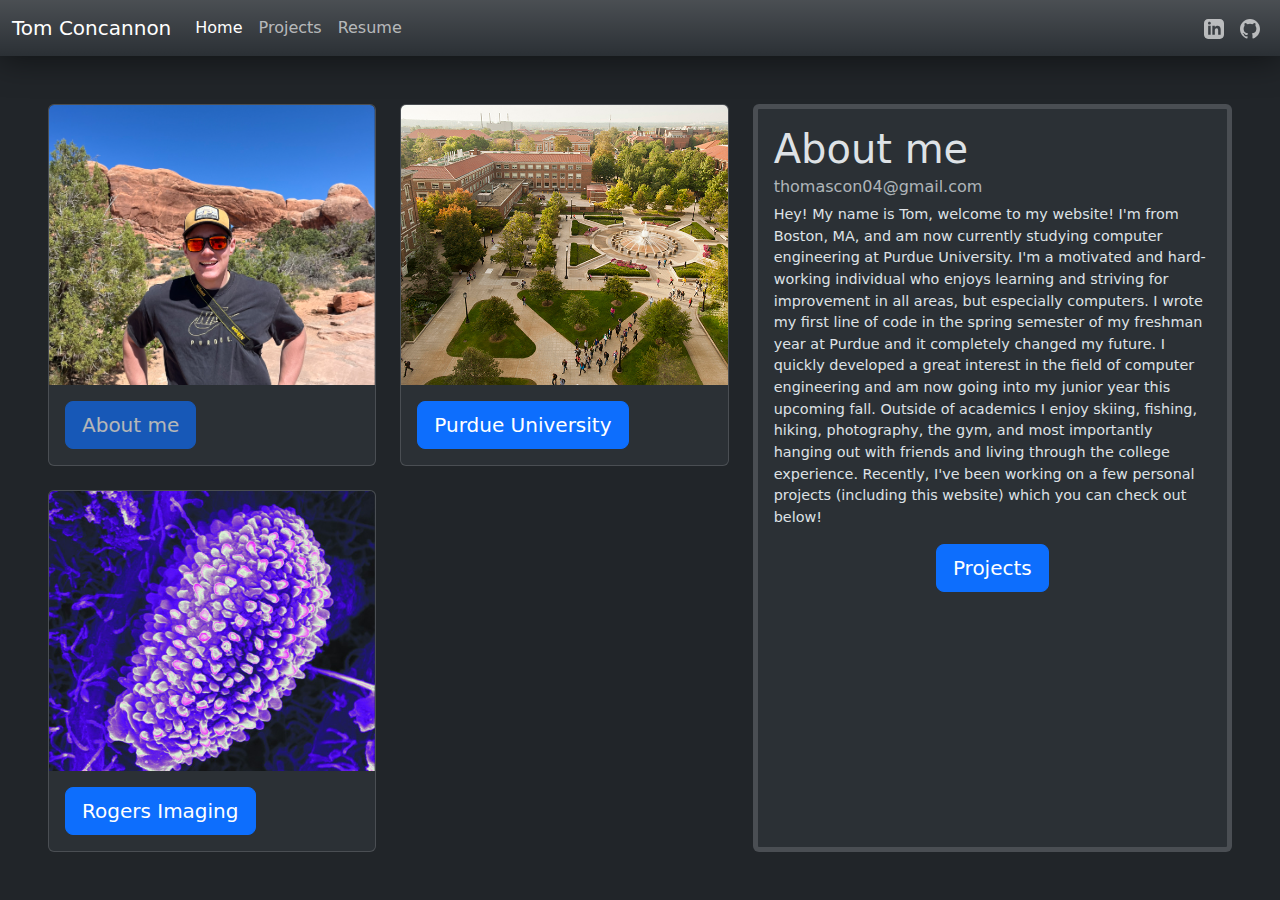
==== index.html @ a91be283 "project btn fixes" ====
<!doctype html>
<html lang="en" data-bs-theme="dark">
    <head>
        <meta charset="utf-8">
        <meta name="viewport" content="width=device-width, initial-scale=1">
        <title>Tom's Portfolio</title>
        <link href="https://cdn.jsdelivr.net/npm/bootstrap@5.3.3/dist/css/bootstrap.min.css" rel="stylesheet" integrity="sha384-QWTKZyjpPEjISv5WaRU9OFeRpok6YctnYmDr5pNlyT2bRjXh0JMhjY6hW+ALEwIH" crossorigin="anonymous">
        <link href="styles/portfolio.css" rel="stylesheet">
    </head>
    <body>
        <nav class="navbar sticky-top navbar-expand-sm bg-body-tertiary bg-gradient">
            <div class="container-fluid">
                <a class="navbar-brand mb-0 h1" href="https://tconcan.github.io/">Tom Concannon</a>
                <button class="navbar-toggler" type="button" data-bs-toggle="collapse" data-bs-target="#navbarSupportedContent" aria-controls="navbarSupportedContent" aria-expanded="false" aria-label="Toggle navigation">
                    <span class="navbar-toggler-icon"></span>
                </button>
                <div class="collapse navbar-collapse" id="navbarSupportedContent">
                    <ul class="navbar-nav me-auto mb-2 mb-sm-0">
                        <li class="nav-item">
                            <a class="nav-link active" aria-current="page" href="https://tconcan.github.io/">Home</a>
                        </li>
                        <li class="nav-item">
                            <a class="nav-link" href="projects.html">Projects</a>
                        </li>
                        <li class="nav-item dropdown">
                            <a class="nav-link" href="docs/thomasconcannon_resume.pdf" target="_blank">Resume</a>
                        </li>
                    </ul>
                    <div class="d-flex">
                        <ul class="navbar-nav me-auto mb-2 mb-sm-0">
                            <li class="nav-item">
                                <a class="nav-link py-2 px-0 px-sm-2" href="https://www.linkedin.com/in/thomascon/" target="_blank">
                                    <svg xmlns="http://www.w3.org/2000/svg" width="20" height="20" viewBox="0 0 24 24">
                                    <title>LinkedIn</title>
                                    <path fill="currentColor" fill-rule="evenodd" d="M19 0h-14c-2.761 0-5 2.239-5 5v14c0 2.761 2.239 5 5 5h14c2.762 0 5-2.239 5-5v-14c0-2.761-2.238-5-5-5zm-11 19h-3v-11h3v11zm-1.5-12.268c-.966 0-1.75-.79-1.75-1.764s.784-1.764 1.75-1.764 1.75.79 1.75 1.764-.783 1.764-1.75 1.764zm13.5 12.268h-3v-5.604c0-3.368-4-3.113-4 0v5.604h-3v-11h3v1.765c1.396-2.586 7-2.777 7 2.476v6.759z"/>
                                    </svg>
                                </a>
                            </li>
                            <li class="nav-item">
                                <a class="nav-link py-2 px-0 px-sm-2" href="https://github.com/tconcan" target="_blank">
                                    <svg xmlns="http://www.w3.org/2000/svg" width="20" height="20" class="navbar-nav-svg" viewBox="0 0 512 512" role="img">
                                        <title>GitHub</title>
                                        <path fill="currentColor" fill-rule="evenodd" d="M256 0C114.64 0 0 114.61 0 256c0 113.09 73.34 209 175.08 242.9 12.8 2.35 17.47-5.56 17.47-12.34 0-6.08-.22-22.18-.35-43.54-71.2 15.49-86.2-34.34-86.2-34.34-11.64-29.57-28.42-37.45-28.42-37.45-23.27-15.84 1.73-15.55 1.73-15.55 25.69 1.81 39.21 26.38 39.21 26.38 22.84 39.12 59.92 27.82 74.5 21.27 2.33-16.54 8.94-27.82 16.25-34.22-56.84-6.43-116.6-28.43-116.6-126.49 0-27.95 10-50.8 26.35-68.69-2.63-6.48-11.42-32.5 2.51-67.75 0 0 21.49-6.88 70.4 26.24a242.65 242.65 0 0 1 128.18 0c48.87-33.13 70.33-26.24 70.33-26.24 14 35.25 5.18 61.27 2.55 67.75 16.41 17.9 26.31 40.75 26.31 68.69 0 98.35-59.85 120-116.88 126.32 9.19 7.9 17.38 23.53 17.38 47.41 0 34.22-.31 61.83-.31 70.23 0 6.85 4.61 14.81 17.6 12.31C438.72 464.97 512 369.08 512 256.02 512 114.62 397.37 0 256 0z"></path>
                                    </svg>
                                </a>
                            </li>
                        </ul>
                    </div>
                </div>
            </div>
        </nav>
        <div class="fullscreen-container">
            <div class="container-fluid py-4 px-4 p-sm-5 h-100">
                <div class="row row-cols-1 h-100 g-4">
                    <div class="col-md-5 col-lg-6 col-xl-7 h-100">
                        <div class="row row-cols-1 row-cols-xl-2 align-items-xl-stretch h-100">
                            <div class="col mt0">
                                <div class="card h-100 bg-body-tertiary image-container-cover fade" id="about_card">
                                    <img src="images/about_me2.jpg" class="card-img-top" alt="About me">
                                    <div class="card-body card-button">
                                        <button type="button" class="btn btn-primary btn-lg" id="about_btn" onclick="changeMode('about')">About me</button>
                                    </div>
                                </div>
                            </div>
                            <div class="col mt-4 mt-xl-0">
                                <div class="card h-100 bg-body-tertiary image-container-cover fade" id="purdue_card">
                                    <img src="images/purdue.jpg" class="card-img-top" alt="My school">
                                    <div class="card-body card-button">
                                        <button type="button" class="btn btn-primary btn-lg" id="purdue_btn" onclick="changeMode('purdue')">Purdue University</button>
                                    </div>
                                </div>
                            </div>
                            <div class="col mt-4">
                                <div class="card h-100 bg-body-tertiary image-container-cover fade" id="intern_card">
                                    <img src="images/ric.jpg" class="card-img-top" alt="My internship">
                                    <div class="card-body card-button">
                                        <button type="button" class="btn btn-primary btn-lg" id="intern_btn" onclick="changeMode('intern')">Rogers Imaging</button>
                                    </div>
                                </div>
                            </div>
                            <div class="col mt-4">
                                <div class="card h-100 bg-body-tertiary image-container-cover fade" id="project_card">
                                    <img src="images/network.png" class="card-img-top" alt="My project">
                                    <div class="card-body card-button">
                                        <button type="button" class="btn btn-primary btn-lg" id="project_btn" onclick="changeMode('project')">My recent project</button>
                                    </div>
                                </div>
                            </div>
                        </div>
                    </div>
                    <div class="col-md-7 col-lg-6 col-xl-5">
                        <div class="card border-5 h-100 bg-body-tertiary fade" id="about" style="display: block;">
                            <div class="card-body">
                                <h1 class="card-title">About me</h1>
                                <h6 class="card-subtitle mb-2 text-body-secondary">thomascon04@gmail.com</h6>
                                <p class="card-text info-card">
                                    Hey! My name is Tom, welcome to my website! I'm from Boston, MA, and am now currently studying computer engineering at Purdue University. I'm a motivated and hard-working individual who enjoys learning and striving for improvement in all areas, but especially computers. I wrote my first line of code in the spring semester of my freshman year at Purdue and it completely changed my future. I quickly developed a great interest in the field of computer engineering and am now going into my junior year this upcoming fall. Outside of academics I enjoy skiing, fishing, hiking, photography, the gym, and most importantly hanging out with friends and living through the college experience. Recently, I've been working on a few personal projects (including this website) which you can check out below!
                                </p>
                                <div style="display: flex; justify-content: center;">
                                    <a type="button" class="btn btn-primary btn-lg" href="projects.html">Projects</a>
                                </div>
                            </div>
                        </div>
                        <div class="card border-5 h-100 bg-body-tertiary fade" id="purdue" style="display: none;">
                            <div class="card-header">
                                <ul class="nav nav-pills" id="pills-tab" role="tablist">
                                    <li class="nav-item" role="presentation">
                                        <button class="nav-link active" id="pills-purdue-tab" data-bs-toggle="pill" data-bs-target="#pills-purdue" type="button" role="tab" aria-controls="pills-purdue" aria-selected="true">Purdue</button>
                                    </li>
                                    <li class="nav-item" role="presentation">
                                        <button class="nav-link" id="pills-vip-tab" data-bs-toggle="pill" data-bs-target="#pills-vip" type="button" role="tab" aria-controls="pills-vip" aria-selected="false">AD RayOptics</button>
                                    </li>
                                    <li class="nav-item" role="presentation">
                                        <button class="nav-link" id="pills-ta-tab" data-bs-toggle="pill" data-bs-target="#pills-ta" type="button" role="tab" aria-controls="pills-ta" aria-selected="false">Teaching Assistant</button>
                                    </li>
                                    <li class="nav-item" role="presentation">
                                        <button class="nav-link" id="pills-si-tab" data-bs-toggle="pill" data-bs-target="#pills-si" type="button" role="tab" aria-controls="pills-si" aria-selected="false">SI Leader</button>
                                    </li>
                                </ul>
                            </div>
                            <div class="card-body">
                                <h1 class="card-title">Purdue University</h1>
                                <div class="tab-content" id="pills-tabContent">
                                    <div class="tab-pane fade show active" id="pills-purdue" role="tabpanel" aria-labelledby="pills-purdue-tab" tabindex="0">
                                        <h6 class="card-subtitle mb-3 text-body-secondary">West Lafayette, IN</h6>
                                        <p class="card-text info-card">
                                            I'm very lucky to have been able to call Purdue University my home for the past few years. At Purdue, I am currently striving for a degree in Computer Engineering, as well as a minor in Physics. As of right now, I am a junior and plan to graduate in May 2026. I've explored many extracurricular opportunities as well, such as research, teaching assistants, and a supplemental instruction leader. I am also a proud member of Sigma Nu's Beta Zeta chapter at Purdue.
                                        </p>
                                    </div>
                                    <div class="tab-pane fade" id="pills-vip" role="tabpanel" aria-labelledby="pills-vip-tab" tabindex="0">
                                        <h6 class="card-subtitle mb-3 text-body-secondary">AD RayOptics</h6>
                                        <p class="card-text info-card">
                                            AD RayOptics is a software that can simulate how light rays are bent when traveling through and across different media. It builds on top of a preexisting Python library, RayOptics, adding functionality to compute gradients of light rays via automatic differentiation. I have been with the team since fall 2023, and since then we've added interactive 3D plots capable of modeling any given sequential lens model, as well as a slider functionality showing the auto differentiation process. Our team has made many examples showcasing these functionalities, they can be found in our GitHub repository linked below. Our next steps involve hosting the software somewhere where it can be used for educational and research purposes.
                                        </p>
                                        <div style="display: flex; justify-content: center;">
                                            <div class="card text-bg-dark mb-3 w-75">
                                                <img src="images/ad_rayoptics.png" class="card-img" alt="AD RayOptics">
                                            </div>
                                        </div>
                                        <div style="display: flex; justify-content: center;">
                                            <a type="button" class="btn btn-primary btn-lg me-3" href="https://github.com/guo-research-group/AD-Ray-Optics" target="_blank">GitHub</a>
                                            <a type="button" class="btn btn-primary btn-lg" href="https://engineering.purdue.edu/VIP/teams/ad-rayoptics" target="_blank">Website</a>
                                        </div>
                                    </div>
                                    <div class="tab-pane fade" id="pills-ta" role="tabpanel" aria-labelledby="pills-ta-tab" tabindex="0">
                                        <h6 class="card-subtitle mb-3 text-body-secondary">Physics TA</h6>
                                        <p class="card-text info-card">
                                            Starting in January, 2023, I picked up a position as a PHYS 17200 TA at Purdue. Through this job I have learned how to best demonstrate leadership by taking initiative in the classroom activities. The classroom environment was built heavily around group work, so learning how to foster student-student engagement was crucial. I kept this position for three semesters and loved every second of it, however I am moving onto bigger and better opportunities. 
                                        </p>
                                        <h6 class="card-subtitle mb-3 mt-5 text-body-secondary">Digital System Design Lab TA</h6>
                                        <p class="card-text info-card">
                                            I worked as an ECE 27000 Lab TA for the duration of the spring 2024 semester. This role taught me how to guide struggling students in the right direction, without giving away too much information, by reenforcing fundamental principles needed to complete the lab activity. Learning to balance assistance versus being a "key" or "cheat sheet" for students was difficult to manage but ultimately served as a great experience for myself.
                                        </p>
                                    </div>
                                    <div class="tab-pane fade" id="pills-si" role="tabpanel" aria-labelledby="pills-si-tab" tabindex="0">
                                        <h6 class="card-subtitle mb-3 text-body-secondary">Electrical Engineering Fundamentals II SI Leader</h6>
                                        <p class="card-text info-card">
                                            This upcoming semester I will be starting my position as an ECE 20002 Supplemental Instruction Leader. As an SI Leader, I will develop slideshows and session activities that serve to aid students struggling from lack of comprehension from the main class lectures. Being an SI Leader will be a great opportunity for me to improve upon my leadership and ability to adapt to different situations.
                                        </p>
                                        <div style="display: flex; justify-content: center;">
                                            <a type="button" class="btn btn-primary btn-lg" href="https://www.purdue.edu/asc/si/index.html" target="_blank">SI Website</a>
                                        </div>
                                    </div>
                                </div>
                            </div>
                        </div>
                        <div class="card border-5 h-100 bg-body-tertiary fade" id="intern" style="display: none;">
                            <div class="card-body">
                                <h1 class="card-title">Rogers Imaging</h1>
                                <h6 class="card-subtitle mb-2 text-body-secondary">Natick, MA</h6>
                                <p class="card-text info-card">
                                    This past summer I picked up my first internship working for Rogers Imaging in Natick, MA. At RIC, I've been tasked with developing a program capable of optimizing treatment options respective to a given patient's genetic material. The program uses a variety of algorithms to best optimize treatments. Multiple centrality algorithms are used on a protein-protein interactome to determine the most influential proteins that can then be more effectively treated. 
                                </p>
                                <div style="display: flex; justify-content: center;">
                                    <div class="card text-bg-dark mb-3 w-75">
                                        <img src="images/interactome2.png" class="card-img" alt="Protein interactome">
                                    </div>
                                </div>
                                <p class="card-text info-card">
                                    Apart from this program, I also gained hands-on experience elsewhere in the lab. I worked alongside others preparing samples for microscopy, as well as operating a scanning electron microscope, and confocal microscope. Overall, this has been a great experience for me and I've learned so much from the time I've been here
                                </p>
                                <div style="display: flex; justify-content: center;">
                                    <a type="button" class="btn btn-primary btn-lg" href="https://rogersimagingcorp.com/" target="_blank">RIC Website</a>
                                </div>
                            </div>
                        </div>
                        <div class="card border-5 h-100 bg-body-tertiary fade" id="project" style="display: none;">
                            <div class="card-body">
                                <h1 class="card-title">My recent project</h1>
                                <h6 class="card-subtitle mb-2 text-body-secondary">Force-directed graph simulation</h6>
                                <p class="card-text info-card">
                                    Recently I've been working on a website that simulates a force-directed graph and serves as a learning tool for popular graphing algorithms. As of now there is support for Dijkstra's algorithm and K-means clustering algorithm, I am looking to add more in the future! You can check out this project for yourself using the buttons below!
                                </p>
                                <div class="w-100" style="display: flex; justify-content: center;">
                                    <div class="row row-cols-2 w-75 mb-3" style="display: flex; justify-content: center;">
                                        <div class="card text-bg-dark w-50">
                                            <img src="images/dijkstra.png" class="card-img" alt="Protein interactome">
                                        </div>
                                        <div class="card text-bg-dark w-50">
                                            <img src="images/flower.png" class="card-img" alt="Protein interactome">
                                        </div>
                                        <div class="card text-bg-dark w-50">
                                            <img src="images/star.png" class="card-img" alt="Protein interactome">
                                        </div>
                                        <div class="card text-bg-dark w-50">
                                            <img src="images/kmeans.png" class="card-img" alt="Protein interactome">
                                        </div>
                                    </div>   
                                </div>
                                <div style="display: flex; justify-content: center;">
                                    <a type="button" class="btn btn-primary btn-lg me-3" href="projects/Network/graph.html" target="_blank">This project</a>
                                    <a type="button" class="btn btn-primary btn-lg me-3" href="https://github.com/tconcan/Network" target="_blank">GitHub</a>
                                    <a type="button" class="btn btn-primary btn-lg" href="projects.html">More projects</a>
                                </div>
                            </div>
                        </div>
                    </div>
                </div>
            </div>
        </div>
        <script src="https://cdn.jsdelivr.net/npm/@popperjs/core@2.11.6/dist/umd/popper.min.js" integrity="sha384-oBqDVmMz9ATKxIep9tiCxS/Z9fNfEXiDAYTujMAeBAsjFuCZSmKbSSUnQlmh/jp3" crossorigin="anonymous"></script>
        <script src="https://cdn.jsdelivr.net/npm/bootstrap@5.2.3/dist/js/bootstrap.min.js" integrity="sha384-cuYeSxntonz0PPNlHhBs68uyIAVpIIOZZ5JqeqvYYIcEL727kskC66kF92t6Xl2V" crossorigin="anonymous"></script>
        <script src="scripts/index.js"></script>
    </body>
</html>
---- styles/portfolio.css ----
.fullscreen-container {
    box-sizing: border-box;
    height: calc(100vh - 56px);
    width: 100vw;
    display: flex;
    justify-content: center;
}

.image-container-cover {
    overflow: hidden;
    max-width: 100%;
    position: relative;
}

.image-container-cover img {
    height: calc(100% - 80px);
    width: auto;
    min-width: 100%;
    object-fit: cover;
    object-position: center;
    position: absolute;
    top: 0;
    left: 50%;
    transform: translateX(-50%);
}

.card-button {
    position: absolute;
    bottom: 0;
    left: 0;
}

.card-text {
    font-size: 1.25rem;
}

.fade {
    opacity: 0;
    transition: opacity 0.5s;
    display: none;
}

.fade.show {
    opacity: 1;
    display: block;
}

.bg-purdue {
    background-color: #cfb991 !important;
}

.bg-python {
    background-color: #4584b6 !important;
}

.bg-jupyter {
    background-color: #f37726 !important;
}

.bg-personal {
    background-color: #dc0f0f !important;
}

.bg-js {
    background-color: #f0db4f !important;
}

.bg-html {
    background-color: #e34c26 !important;
}

.bg-css{
    background-color: #264de4 !important;
}

.bg-oop {
    background-color: #56dfa1 !important;
}

.bg-dsa {
    background-color: #0c8b4a !important;
}

.bg-hackathon {
    background-color: #142895 !important;
}

.bg-sqlite {
    background-color: #003b57 !important;
}

.bg-flask {
    background-color: #000000 !important;
}

.bg-mlai {
    background-color: #8928ff !important;
}

.bg-ric {
    background-color: #00a6ff !important;
}

.bg-r {
    background-color: #276dc3 !important;
}

.navbar {
    box-shadow: 0 4px 32px rgba(0, 0, 0, 0.5);
}

.header-image {
    width: 100%;
    height: calc(50vw);
    max-height: 500px;
    min-height: 100px;
}

.image-container-project {
    overflow: hidden;
    max-width: 100%;
    position: relative;
}

.image-container-project img {
    height: 100%;
    width: auto;
    min-width: 100%;
    object-fit: cover;
    object-position: center;
    position: absolute;
    top: 0;
    left: 50%;
    transform: translateX(-50%);
}

.overlay {
    position: absolute;
    top: 0;
    left: 0;
    width: 100%;
    height: 100%;
    display: flex;
    align-items: center;
    justify-content: center;
    color: white;
    background-color: rgba(0, 0, 0, 0.5); 
    text-align: center;
}

.info-card {
    font-size: 1.6vh;
}
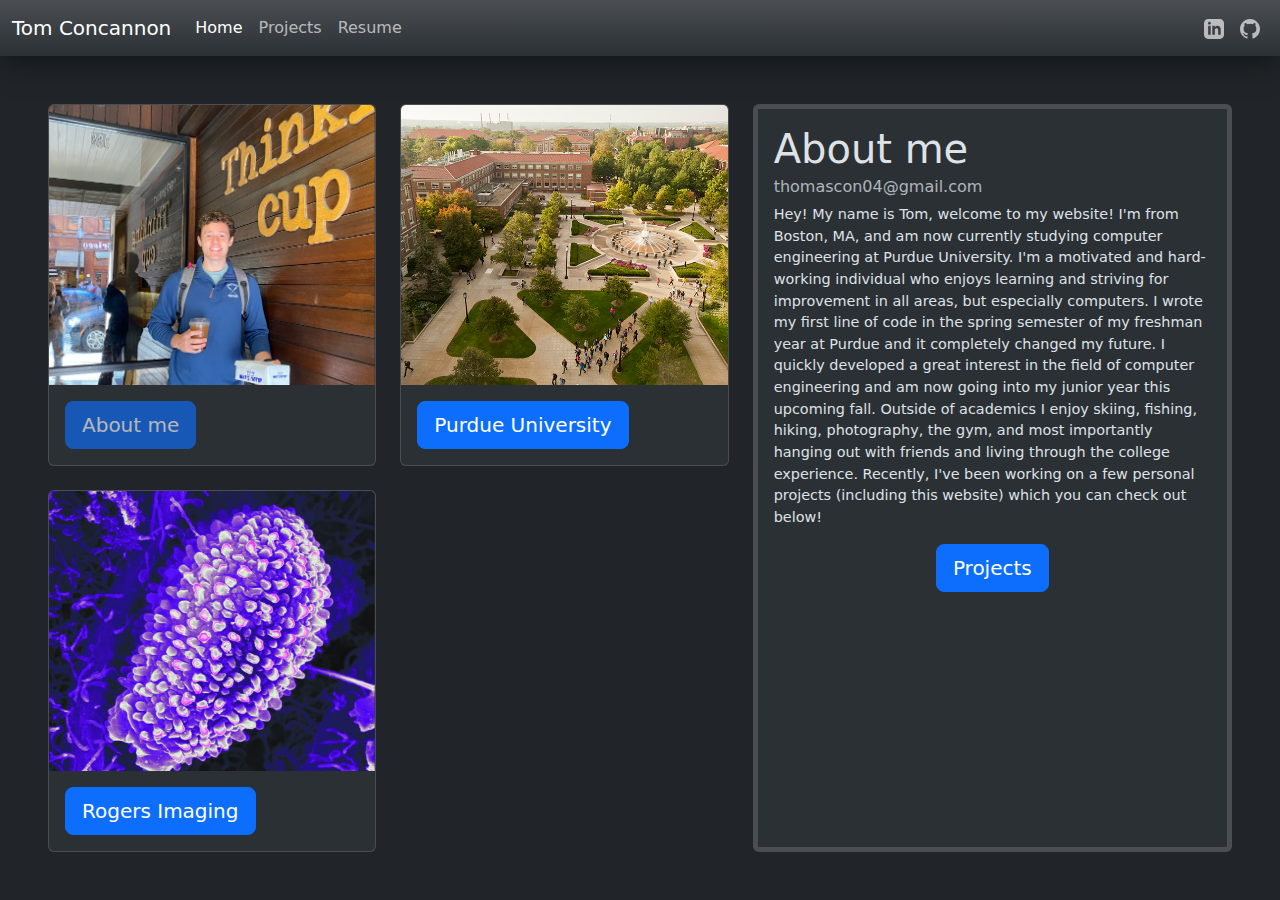
==== commit 4db8c7eb: "about_me3.png & resume" ====
--- a/index.html
+++ b/index.html
@@ -23,7 +23,7 @@
                             <a class="nav-link" href="projects.html">Projects</a>
                         </li>
                         <li class="nav-item dropdown">
-                            <a class="nav-link" href="docs/thomasconcannon_resume.pdf" target="_blank">Resume</a>
+                            <a class="nav-link" href="docs/resume-tc-7.7.24.pdf" target="_blank">Resume</a>
                         </li>
                     </ul>
                     <div class="d-flex">
@@ -56,7 +56,7 @@
                         <div class="row row-cols-1 row-cols-xl-2 align-items-xl-stretch h-100">
                             <div class="col mt0">
                                 <div class="card h-100 bg-body-tertiary image-container-cover fade" id="about_card">
-                                    <img src="images/about_me2.jpg" class="card-img-top" alt="About me">
+                                    <img src="images/about_me3.jpg" class="card-img-top" alt="About me">
                                     <div class="card-body card-button">
                                         <button type="button" class="btn btn-primary btn-lg" id="about_btn" onclick="changeMode('about')">About me</button>
                                     </div>
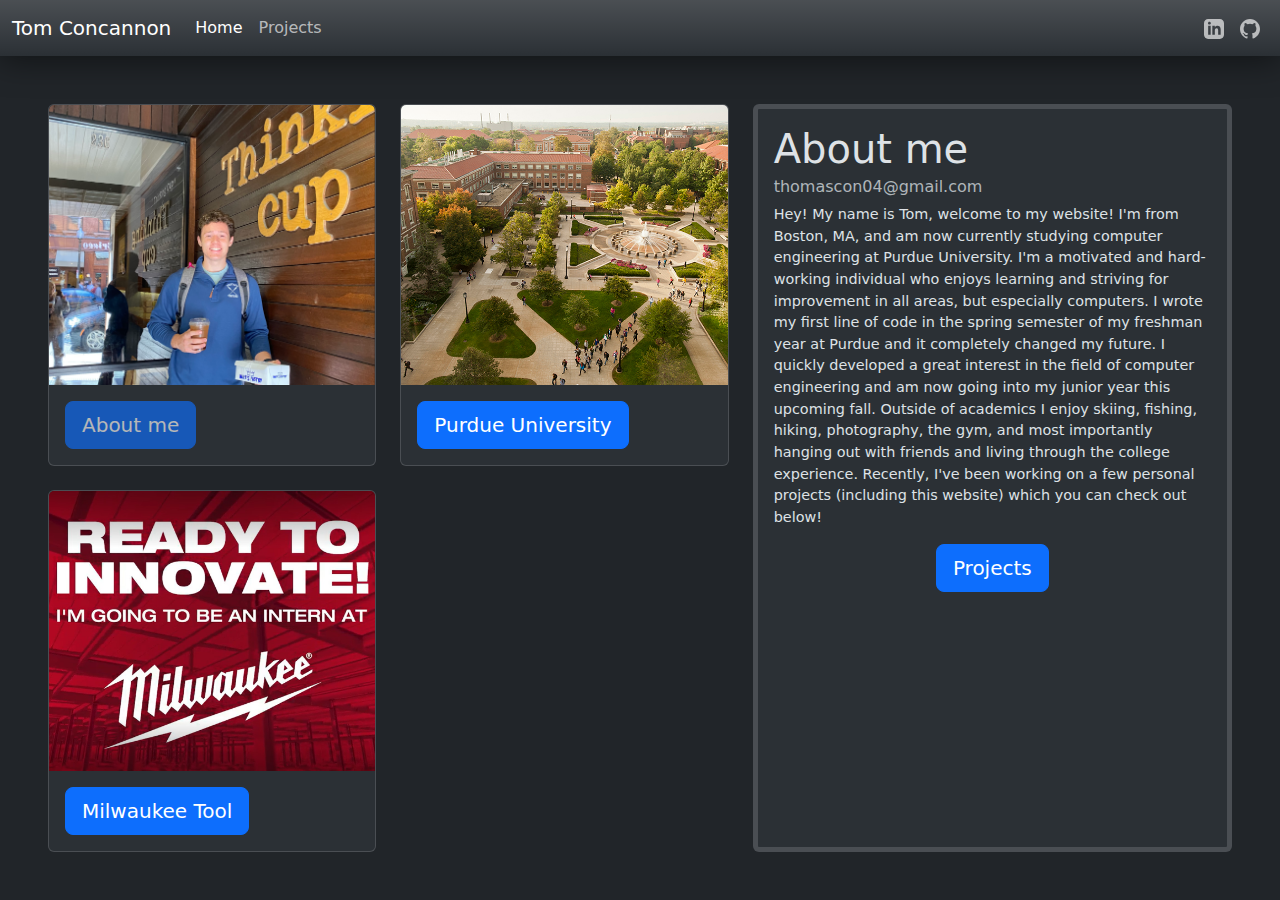
==== commit 6d4588db: "Updated 11/27/24" ====
--- a/index.html
+++ b/index.html
@@ -21,9 +21,6 @@
                         </li>
                         <li class="nav-item">
                             <a class="nav-link" href="projects.html">Projects</a>
-                        </li>
-                        <li class="nav-item dropdown">
-                            <a class="nav-link" href="docs/resume-tc-7.7.24.pdf" target="_blank">Resume</a>
                         </li>
                     </ul>
                     <div class="d-flex">
@@ -72,15 +69,15 @@
                             </div>
                             <div class="col mt-4">
                                 <div class="card h-100 bg-body-tertiary image-container-cover fade" id="intern_card">
-                                    <img src="images/ric.jpg" class="card-img-top" alt="My internship">
+                                    <img src="images/milwaukee_intern.jpg" class="card-img-top" alt="My internship">
                                     <div class="card-body card-button">
-                                        <button type="button" class="btn btn-primary btn-lg" id="intern_btn" onclick="changeMode('intern')">Rogers Imaging</button>
+                                        <button type="button" class="btn btn-primary btn-lg" id="intern_btn" onclick="changeMode('intern')">Milwaukee Tool</button>
                                     </div>
                                 </div>
                             </div>
                             <div class="col mt-4">
                                 <div class="card h-100 bg-body-tertiary image-container-cover fade" id="project_card">
-                                    <img src="images/network.png" class="card-img-top" alt="My project">
+                                    <img src="images/smartlock.png" class="card-img-top" alt="My project">
                                     <div class="card-body card-button">
                                         <button type="button" class="btn btn-primary btn-lg" id="project_btn" onclick="changeMode('project')">My recent project</button>
                                     </div>
@@ -108,9 +105,6 @@
                                         <button class="nav-link active" id="pills-purdue-tab" data-bs-toggle="pill" data-bs-target="#pills-purdue" type="button" role="tab" aria-controls="pills-purdue" aria-selected="true">Purdue</button>
                                     </li>
                                     <li class="nav-item" role="presentation">
-                                        <button class="nav-link" id="pills-vip-tab" data-bs-toggle="pill" data-bs-target="#pills-vip" type="button" role="tab" aria-controls="pills-vip" aria-selected="false">AD RayOptics</button>
-                                    </li>
-                                    <li class="nav-item" role="presentation">
                                         <button class="nav-link" id="pills-ta-tab" data-bs-toggle="pill" data-bs-target="#pills-ta" type="button" role="tab" aria-controls="pills-ta" aria-selected="false">Teaching Assistant</button>
                                     </li>
                                     <li class="nav-item" role="presentation">
@@ -126,21 +120,6 @@
                                         <p class="card-text info-card">
                                             I'm very lucky to have been able to call Purdue University my home for the past few years. At Purdue, I am currently striving for a degree in Computer Engineering, as well as a minor in Physics. As of right now, I am a junior and plan to graduate in May 2026. I've explored many extracurricular opportunities as well, such as research, teaching assistants, and a supplemental instruction leader. I am also a proud member of Sigma Nu's Beta Zeta chapter at Purdue.
                                         </p>
-                                    </div>
-                                    <div class="tab-pane fade" id="pills-vip" role="tabpanel" aria-labelledby="pills-vip-tab" tabindex="0">
-                                        <h6 class="card-subtitle mb-3 text-body-secondary">AD RayOptics</h6>
-                                        <p class="card-text info-card">
-                                            AD RayOptics is a software that can simulate how light rays are bent when traveling through and across different media. It builds on top of a preexisting Python library, RayOptics, adding functionality to compute gradients of light rays via automatic differentiation. I have been with the team since fall 2023, and since then we've added interactive 3D plots capable of modeling any given sequential lens model, as well as a slider functionality showing the auto differentiation process. Our team has made many examples showcasing these functionalities, they can be found in our GitHub repository linked below. Our next steps involve hosting the software somewhere where it can be used for educational and research purposes.
-                                        </p>
-                                        <div style="display: flex; justify-content: center;">
-                                            <div class="card text-bg-dark mb-3 w-75">
-                                                <img src="images/ad_rayoptics.png" class="card-img" alt="AD RayOptics">
-                                            </div>
-                                        </div>
-                                        <div style="display: flex; justify-content: center;">
-                                            <a type="button" class="btn btn-primary btn-lg me-3" href="https://github.com/guo-research-group/AD-Ray-Optics" target="_blank">GitHub</a>
-                                            <a type="button" class="btn btn-primary btn-lg" href="https://engineering.purdue.edu/VIP/teams/ad-rayoptics" target="_blank">Website</a>
-                                        </div>
                                     </div>
                                     <div class="tab-pane fade" id="pills-ta" role="tabpanel" aria-labelledby="pills-ta-tab" tabindex="0">
                                         <h6 class="card-subtitle mb-3 text-body-secondary">Physics TA</h6>
@@ -166,50 +145,32 @@
                         </div>
                         <div class="card border-5 h-100 bg-body-tertiary fade" id="intern" style="display: none;">
                             <div class="card-body">
-                                <h1 class="card-title">Rogers Imaging</h1>
-                                <h6 class="card-subtitle mb-2 text-body-secondary">Natick, MA</h6>
+                                <h1 class="card-title">Milwaukee Tool</h1>
+                                <h6 class="card-subtitle mb-2 text-body-secondary">Brookfield, WI</h6>
                                 <p class="card-text info-card">
-                                    This past summer I picked up my first internship working for Rogers Imaging in Natick, MA. At RIC, I've been tasked with developing a program capable of optimizing treatment options respective to a given patient's genetic material. The program uses a variety of algorithms to best optimize treatments. Multiple centrality algorithms are used on a protein-protein interactome to determine the most influential proteins that can then be more effectively treated. 
+                                    I'm excited to announce that I'll be joining Milwaukee Tool as a Firmware Intern in the summer of 2025! Joining the platform team, I'm looking forward to getting hands on experience with embedded systems in the industry. I'm looking forward to an exciting and productive summer in Wisconsin!
                                 </p>
-                                <div style="display: flex; justify-content: center;">
-                                    <div class="card text-bg-dark mb-3 w-75">
-                                        <img src="images/interactome2.png" class="card-img" alt="Protein interactome">
+                                <div class="w-100" style="display: flex; justify-content: center;">
+                                    <div class="card text-bg-dark w-75">
+                                        <img src="images/milwaukee.jpg" class="card-img" alt="Protein interactome">
                                     </div>
-                                </div>
-                                <p class="card-text info-card">
-                                    Apart from this program, I also gained hands-on experience elsewhere in the lab. I worked alongside others preparing samples for microscopy, as well as operating a scanning electron microscope, and confocal microscope. Overall, this has been a great experience for me and I've learned so much from the time I've been here
-                                </p>
-                                <div style="display: flex; justify-content: center;">
-                                    <a type="button" class="btn btn-primary btn-lg" href="https://rogersimagingcorp.com/" target="_blank">RIC Website</a>
                                 </div>
                             </div>
                         </div>
                         <div class="card border-5 h-100 bg-body-tertiary fade" id="project" style="display: none;">
                             <div class="card-body">
                                 <h1 class="card-title">My recent project</h1>
-                                <h6 class="card-subtitle mb-2 text-body-secondary">Force-directed graph simulation</h6>
+                                <h6 class="card-subtitle mb-2 text-body-secondary">Smart Lock</h6>
                                 <p class="card-text info-card">
-                                    Recently I've been working on a website that simulates a force-directed graph and serves as a learning tool for popular graphing algorithms. As of now there is support for Dijkstra's algorithm and K-means clustering algorithm, I am looking to add more in the future! You can check out this project for yourself using the buttons below!
+                                    I recently finished up a group project for one of my microprocessor systems class this semester. Our project, Smart Lock, offers an easier and safer way of home protection. To unlock the door, simply input your saved PIN, or scan the provided RFID tag. Using EEPROM, Smart Lock will remember your chosen PIN number even during a system reset. When the door is in a locked state, a servo motor prevents the door from being pushed or pulled open.
                                 </p>
                                 <div class="w-100" style="display: flex; justify-content: center;">
-                                    <div class="row row-cols-2 w-75 mb-3" style="display: flex; justify-content: center;">
-                                        <div class="card text-bg-dark w-50">
-                                            <img src="images/dijkstra.png" class="card-img" alt="Protein interactome">
-                                        </div>
-                                        <div class="card text-bg-dark w-50">
-                                            <img src="images/flower.png" class="card-img" alt="Protein interactome">
-                                        </div>
-                                        <div class="card text-bg-dark w-50">
-                                            <img src="images/star.png" class="card-img" alt="Protein interactome">
-                                        </div>
-                                        <div class="card text-bg-dark w-50">
-                                            <img src="images/kmeans.png" class="card-img" alt="Protein interactome">
-                                        </div>
-                                    </div>   
+                                    <div class="card text-bg-dark w-75 mb-4">
+                                        <img src="images/smartlock.gif" class="card-img" alt="Protein interactome">
+                                    </div>
                                 </div>
                                 <div style="display: flex; justify-content: center;">
-                                    <a type="button" class="btn btn-primary btn-lg me-3" href="projects/Network/graph.html" target="_blank">This project</a>
-                                    <a type="button" class="btn btn-primary btn-lg me-3" href="https://github.com/tconcan/Network" target="_blank">GitHub</a>
+                                    <a type="button" class="btn btn-primary btn-lg me-3" href="https://youtu.be/C6wKMHrVE4o" target="_blank">YouTube</a>
                                     <a type="button" class="btn btn-primary btn-lg" href="projects.html">More projects</a>
                                 </div>
                             </div>
--- a/styles/portfolio.css
+++ b/styles/portfolio.css
@@ -61,6 +61,14 @@
     background-color: #dc0f0f !important;
 }
 
+.bg-docker {
+    background-color: #1d63ed !important;
+}
+
+.bg-makefile {
+    background-color: #4a4a4a !important;
+}
+
 .bg-js {
     background-color: #f0db4f !important;
 }
@@ -103,6 +111,22 @@
 
 .bg-r {
     background-color: #276dc3 !important;
+}
+
+.bg-cv {
+    background-color: #40e0d0 !important;
+}
+
+.bg-rpi {
+    background-color: #C51A4A !important;
+}
+
+.bg-c {
+    background-color: #00589C !important;
+}
+
+.bg-stm32 {
+    background-color: #000000 !important;
 }
 
 .navbar {
